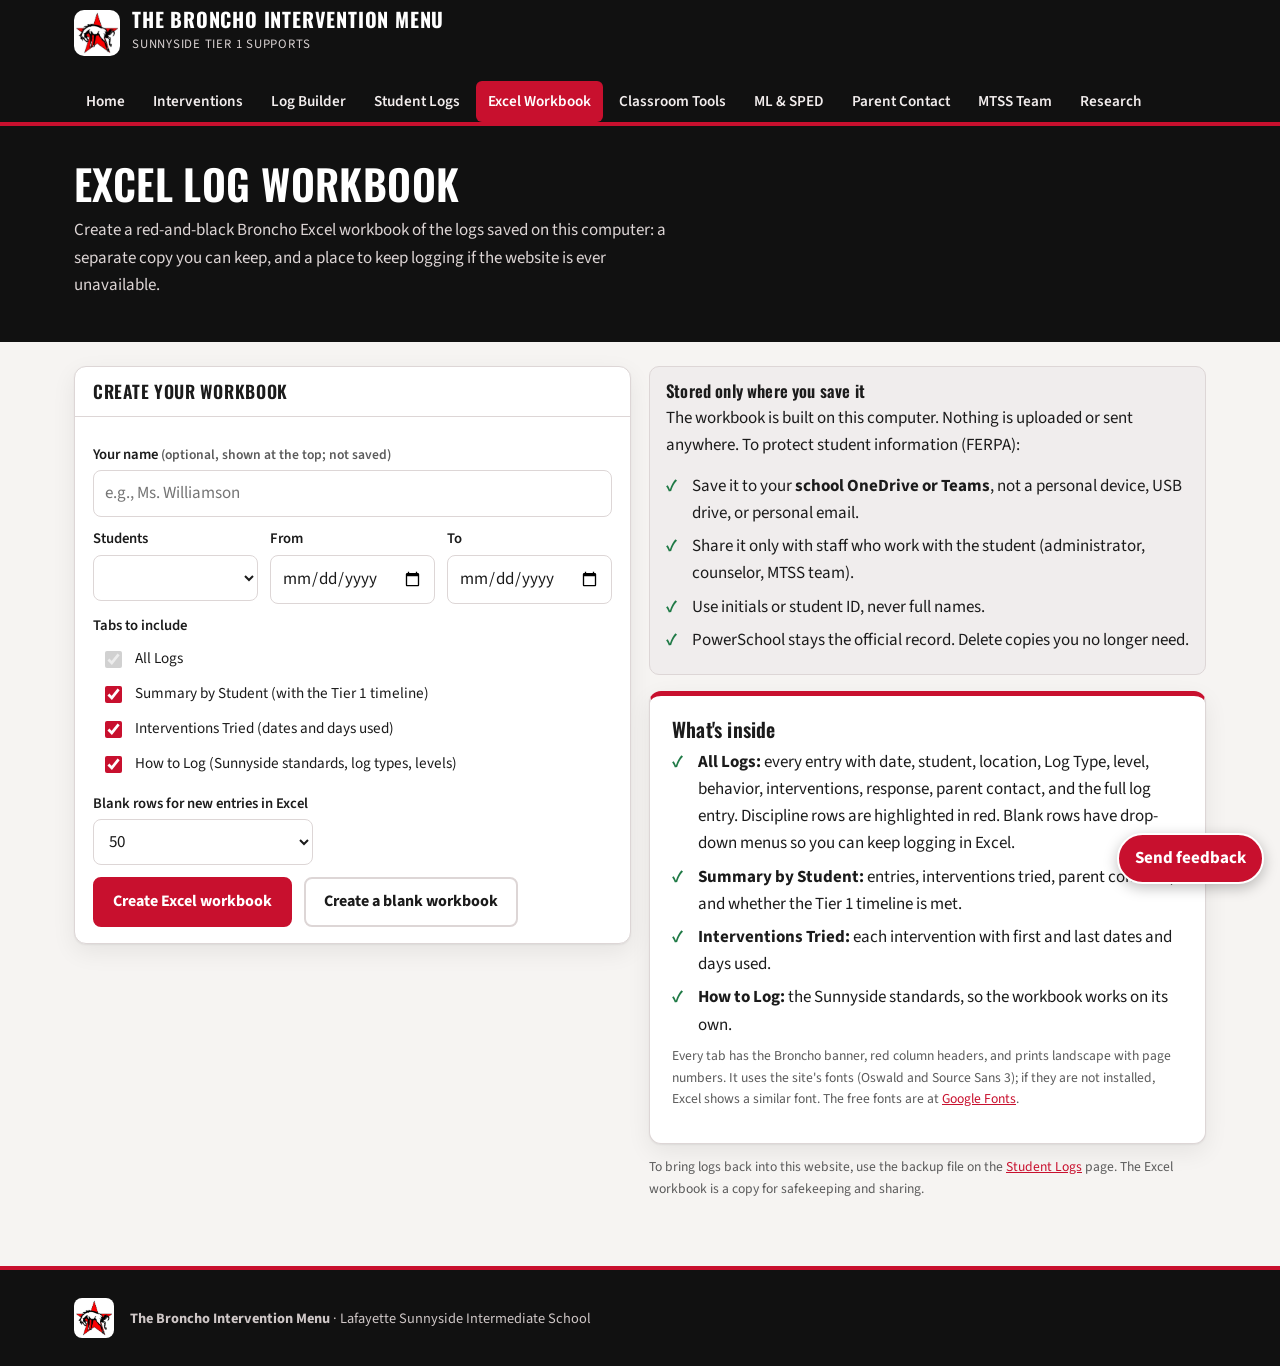
==== excel.html @ 523642b9 "Bump asset versions Co-Authored-By: Claude Opus 5.5 <noreply@anthropic.com> Claude-Session: https://" ====
<!doctype html>
<html lang="en">
<head>
<meta charset="utf-8">
<meta name="viewport" content="width=device-width, initial-scale=1">
<title>Excel Log Workbook</title>
<meta name="description" content="Create a Broncho-themed Excel workbook of the logs saved on this computer.">
<link rel="icon" href="img/broncho-logo.png">
<link rel="preconnect" href="https://fonts.googleapis.com">
<link rel="preconnect" href="https://fonts.gstatic.com" crossorigin>
<link rel="stylesheet" href="https://fonts.googleapis.com/css2?family=Oswald:wght@500;600&family=Source+Sans+3:wght@400;600;700&display=swap">
<link rel="stylesheet" href="css/style.css?v=9982a54">
</head>
<body>
<a class="skip" href="#main">Skip to content</a>
<header class="top"><div class="wrap">
  <a class="brand" href="index.html"><img src="img/broncho-logo.png" alt=""><span><b>The Broncho Intervention Menu</b><small>Sunnyside Tier 1 Supports</small></span></a>
  <nav class="nav" aria-label="Main">
    <a href="index.html">Home</a>
    <a href="menu.html">Interventions</a>
    <a href="log.html">Log Builder</a>
    <a href="logs.html">Student Logs</a>
    <a href="excel.html" aria-current="page">Excel Workbook</a>
    <a href="tools.html">Classroom Tools</a>
    <a href="supports.html">ML &amp; SPED</a>
    <a href="parent.html">Parent Contact</a>
    <a href="mtss.html">MTSS Team</a>
    <a href="research.html">Research</a>
  </nav>
</div></header>

<div class="page-head"><div class="wrap">
  <h1>Excel Log Workbook</h1>
  <p>Create a red-and-black Broncho Excel workbook of the logs saved on this computer: a separate copy you can keep, and a place to keep logging if the website is ever unavailable.</p>
</div></div>

<main id="main" class="wrap" style="padding-block:24px 56px">
  <div class="grid g2" style="align-items:start">
    <section class="panel xl-form"><header><h2>Create your workbook</h2></header><div class="body">
      <label class="f" for="xl-teacher">Your name <span class="hint">(optional, shown at the top; not saved)</span></label>
      <input type="text" id="xl-teacher" placeholder="e.g., Ms. Williamson">
      <div class="row3">
        <div><label class="f" for="xl-student">Students</label><select id="xl-student"></select></div>
        <div><label class="f" for="xl-from">From</label><input type="date" id="xl-from"></div>
        <div><label class="f" for="xl-to">To</label><input type="date" id="xl-to"></div>
      </div>
      <label class="f">Tabs to include</label>
      <label class="opt"><input type="checkbox" checked disabled><span>All Logs</span></label>
      <label class="opt"><input type="checkbox" id="xl-sum" checked><span>Summary by Student (with the Tier 1 timeline)</span></label>
      <label class="opt"><input type="checkbox" id="xl-ints" checked><span>Interventions Tried (dates and days used)</span></label>
      <label class="opt"><input type="checkbox" id="xl-guide" checked><span>How to Log (Sunnyside standards, log types, levels)</span></label>
      <label class="f" for="xl-blank">Blank rows for new entries in Excel</label>
      <select id="xl-blank" style="max-width:220px"><option value="0">None</option><option value="25">25</option><option value="50" selected>50</option><option value="100">100</option><option value="200">200</option></select>
      <p class="hint" id="xl-count" style="margin-top:12px"></p>
      <div class="cta" style="margin-top:6px"><button class="btn" type="button" id="xl-make">Create Excel workbook</button><button class="btn ghost" type="button" id="xl-blankbook">Create a blank workbook</button></div>
    </div></section>

    <div>
      <div class="alert tipbox"><h3>Stored only where you save it</h3><p>The workbook is built on this computer. Nothing is uploaded or sent anywhere. To protect student information (FERPA):</p>
        <ul class="check" style="margin:6px 0 0">
          <li>Save it to your <b>school OneDrive or Teams</b>, not a personal device, USB drive, or personal email.</li>
          <li>Share it only with staff who work with the student (administrator, counselor, MTSS team).</li>
          <li>Use initials or student ID, never full names.</li>
          <li>PowerSchool stays the official record. Delete copies you no longer need.</li>
        </ul></div>
      <div class="card red-top" style="margin-top:16px"><h3>What's inside</h3>
        <ul class="check">
          <li><b>All Logs:</b> every entry with date, student, location, Log Type, level, behavior, interventions, response, parent contact, and the full log entry. Discipline rows are highlighted in red. Blank rows have drop-down menus so you can keep logging in Excel.</li>
          <li><b>Summary by Student:</b> entries, interventions tried, parent contacts, and whether the Tier 1 timeline is met.</li>
          <li><b>Interventions Tried:</b> each intervention with first and last dates and days used.</li>
          <li><b>How to Log:</b> the Sunnyside standards, so the workbook works on its own.</li>
        </ul>
        <p class="hint">Every tab has the Broncho banner, red column headers, and prints landscape with page numbers. It uses the site's fonts (Oswald and Source Sans 3); if they are not installed, Excel shows a similar font. The free fonts are at <a href="https://fonts.google.com/specimen/Oswald" target="_blank" rel="noopener">Google Fonts</a>.</p></div>
      <p class="hint" style="margin-top:12px">To bring logs back into this website, use the backup file on the <a href="logs.html">Student Logs</a> page. The Excel workbook is a copy for safekeeping and sharing.</p>
    </div>
  </div>
</main>

<footer class="foot"><div class="wrap">
  <img src="img/broncho-logo.png" alt="">
  <div><b>The Broncho Intervention Menu</b> &middot; Lafayette Sunnyside Intermediate School</div>
</div></footer>

<script src="js/data.js?v=9982a54"></script>
<script src="js/app.js?v=9982a54"></script>
<script src="js/vendor/exceljs-4.4.0.min.js"></script>
<script src="js/excel.js?v=9982a54"></script>
<script src="js/feedback.js?v=9982a54"></script>
</body>
</html>
---- css/style.css ----
:root {
  --red: #c8102e;
  --red-dark: #9b0c23;
  --red-soft: #fbe9ec;
  --black: #111111;
  --ink: #1b1b1b;
  --muted: #5b5b5b;
  --bg: #f6f4f2;
  --surface: #ffffff;
  --surface2: #f0eded;
  --line: #ddd6d6;
  --ok: #1f7a46;
  --ok-soft: #e6f4ec;
  --warn: #9a5b00;
  --warn-soft: #fff4dc;
  --on-dark: #ffffff;
  --shadow: 0 1px 2px rgba(0,0,0,.06), 0 8px 24px rgba(0,0,0,.07);
  --display: "Oswald", "Arial Narrow", system-ui, sans-serif;
  --body: "Source Sans 3", system-ui, -apple-system, "Segoe UI", Roboto, sans-serif;
  --c-prevent: #c8102e; --c-teach: #111111; --c-reinforce: #1f7a46; --c-respond: #6b4ea3;
}
@media (prefers-color-scheme: dark) {
  :root:not([data-theme="light"]) {
    color-scheme: dark;
    --red: #ff4d63; --red-dark: #e23a52; --red-soft: #3a1219;
    --ink: #f1eeee; --muted: #b4acac; --bg: #121010; --surface: #1c1a1a; --surface2: #262222; --line: #3a3434;
    --ok: #4cc485; --ok-soft: #13301f; --warn: #f0b44c; --warn-soft: #33270f;
    --shadow: 0 1px 2px rgba(0,0,0,.4), 0 8px 24px rgba(0,0,0,.35);
    --c-prevent: #ff4d63; --c-teach: #e9e4e4; --c-reinforce: #4cc485; --c-respond: #b39ae8;
  }
}
:root[data-theme="dark"] {
  color-scheme: dark;
  --red: #ff4d63; --red-dark: #e23a52; --red-soft: #3a1219;
  --ink: #f1eeee; --muted: #b4acac; --bg: #121010; --surface: #1c1a1a; --surface2: #262222; --line: #3a3434;
  --ok: #4cc485; --ok-soft: #13301f; --warn: #f0b44c; --warn-soft: #33270f;
  --shadow: 0 1px 2px rgba(0,0,0,.4), 0 8px 24px rgba(0,0,0,.35);
  --c-prevent: #ff4d63; --c-teach: #e9e4e4; --c-reinforce: #4cc485; --c-respond: #b39ae8;
}

* { box-sizing: border-box; }
html, body { margin: 0; }
body { background: var(--bg); color: var(--ink); font-family: var(--body); font-size: 17px; line-height: 1.6; }
h1, h2, h3, h4 { font-family: var(--display); font-weight: 600; line-height: 1.15; letter-spacing: .01em; margin: 0; text-wrap: balance; }
p { margin: 0 0 .8em; }
a { color: var(--red); }
button, input, select, textarea { font: inherit; color: inherit; }
:focus-visible { outline: 3px solid var(--red); outline-offset: 2px; }
[hidden] { display: none !important; }
.wrap { max-width: 1180px; margin: 0 auto; padding-inline: 24px; }
@media (max-width: 520px) { .wrap { padding-inline: 16px; } }
.skip { position: absolute; left: -999px; top: 0; background: var(--red); color: #fff; padding: 8px 12px; z-index: 99; }
.skip:focus { left: 8px; }

/* ---------- header ---------- */
.top { background: var(--black); color: var(--on-dark); border-bottom: 4px solid var(--red); position: sticky; top: 0; z-index: 30; }
.top .wrap { display: flex; align-items: center; gap: 16px; min-height: 68px; flex-wrap: wrap; }
.brand { display: flex; align-items: center; gap: 12px; text-decoration: none; color: inherit; margin-right: auto; padding-block: 8px; }
.brand img { width: 46px; height: 46px; border-radius: 10px; background: #fff; padding: 2px; }
.brand b { font-family: var(--display); font-size: 1.25rem; letter-spacing: .04em; text-transform: uppercase; display: block; line-height: 1.1; }
.brand small { color: #d9d2d2; font-size: .8rem; letter-spacing: .06em; text-transform: uppercase; }
.nav { display: flex; gap: 4px; flex-wrap: wrap; }
.nav a { color: #f2eded; text-decoration: none; font-weight: 600; padding: 8px 12px; border-radius: 6px; font-size: .95rem; }
.nav a:hover { background: #2a2a2a; }
.nav a[aria-current="page"] { background: var(--red); color: #fff; }
@media (max-width: 760px) { .nav { width: 100%; padding-bottom: 8px; } .nav a { padding: 6px 10px; font-size: .9rem; } }

/* ---------- hero ---------- */
.hero { background: radial-gradient(1200px 400px at 85% -10%, rgba(200,16,46,.55), transparent 60%), var(--black); color: var(--on-dark); padding: 56px 0 64px; position: relative; overflow: hidden; }
.hero .wrap { display: grid; grid-template-columns: 1.4fr 1fr; gap: 40px; align-items: center; }
.hero h1 { font-size: clamp(2.2rem, 5vw, 3.6rem); text-transform: uppercase; letter-spacing: .02em; }
.hero h1 span { color: #ff5a6e; }
.hero .kicker { font-family: var(--display); text-transform: uppercase; letter-spacing: .18em; color: #ff8a98; font-size: .9rem; margin-bottom: 12px; }
.hero p.lead { font-size: 1.2rem; color: #e9e3e3; max-width: 62ch; margin-top: 16px; }
.hero .logo-big { justify-self: center; width: min(320px, 70vw); aspect-ratio: 1; border-radius: 28px; background: #fff; padding: 14px; box-shadow: 0 0 0 6px var(--red), 0 20px 60px rgba(0,0,0,.5); }
.hero .logo-big img { width: 100%; height: 100%; object-fit: contain; }
.values { display: flex; gap: 8px; flex-wrap: wrap; margin-top: 22px; }
.values span { border: 1px solid #ff5a6e; color: #fff; border-radius: 999px; padding: 4px 14px; font-family: var(--display); letter-spacing: .08em; text-transform: uppercase; font-size: .85rem; }
.values span b { color: #ff5a6e; }
.cta { display: flex; gap: 12px; flex-wrap: wrap; margin-top: 28px; }
@media (max-width: 860px) { .hero .wrap { grid-template-columns: 1fr; } .hero .logo-big { order: -1; width: 180px; padding: 10px; } }

/* ---------- buttons ---------- */
.btn { display: inline-flex; align-items: center; gap: 8px; border: 2px solid var(--red); background: var(--red); color: #fff; padding: 10px 18px; border-radius: 8px; font-weight: 700; text-decoration: none; cursor: pointer; font-size: 1rem; }
.btn:hover { background: var(--red-dark); border-color: var(--red-dark); }
.btn.ghost { background: transparent; color: var(--ink); border-color: var(--line); }
.btn.ghost:hover { border-color: var(--red); color: var(--red); background: transparent; }
.hero .btn.ghost { color: #fff; border-color: #fff; }
.hero .btn.ghost:hover { background: #fff; color: var(--black); }
.btn.sm { padding: 6px 12px; font-size: .9rem; }
.btn.dark { background: var(--black); border-color: var(--black); }
:root[data-theme="dark"] .btn.dark { background: #333; border-color: #333; }

/* ---------- sections ---------- */
section.band { padding: 56px 0; }
section.band.alt { background: var(--surface); border-block: 1px solid var(--line); }
section.band.dark { background: var(--black); color: var(--on-dark); }
.eyebrow { font-family: var(--display); text-transform: uppercase; letter-spacing: .16em; color: var(--red); font-size: .85rem; margin-bottom: 8px; }
.band.dark .eyebrow { color: #ff8a98; }
h2.title { font-size: clamp(1.7rem, 3.4vw, 2.4rem); text-transform: uppercase; margin-bottom: 12px; }
.intro { color: var(--muted); max-width: 72ch; font-size: 1.08rem; margin-bottom: 28px; }
.band.dark .intro { color: #d6cfcf; }
.grid { display: grid; gap: 18px; }
.g2 { grid-template-columns: repeat(2, minmax(0, 1fr)); }
.g3 { grid-template-columns: repeat(3, minmax(0, 1fr)); }
.g4 { grid-template-columns: repeat(4, minmax(0, 1fr)); }
@media (max-width: 960px) { .g4 { grid-template-columns: repeat(2, minmax(0, 1fr)); } .g3 { grid-template-columns: 1fr 1fr; } }
@media (max-width: 640px) { .g2, .g3, .g4 { grid-template-columns: 1fr; } }
.card { background: var(--surface); border: 1px solid var(--line); border-radius: 12px; padding: 22px; box-shadow: var(--shadow); }
.card h3 { font-size: 1.25rem; margin-bottom: 8px; }
.card.red-top { border-top: 5px solid var(--red); }
.band.dark .card { background: #1d1d1d; border-color: #333; color: #eee; }
.cite { font-size: .85rem; color: var(--muted); font-style: italic; }
.band.dark .cite { color: #bdb4b4; }
.stat { font-family: var(--display); font-size: 2.6rem; color: var(--red); line-height: 1; }

/* problem cards */
.problem { display: grid; grid-template-columns: 52px 1fr; gap: 14px; }
.problem .num { width: 52px; height: 52px; border-radius: 50%; background: var(--red); color: #fff; display: grid; place-items: center; font-family: var(--display); font-size: 1.5rem; }
.problem h3 { margin-bottom: 4px; }
.problem .fix { margin-top: 10px; border-left: 3px solid var(--red); padding-left: 12px; font-size: .97rem; }

/* tier pyramid */
.tiers { display: grid; grid-template-columns: 1fr 1.2fr; gap: 32px; align-items: center; }
@media (max-width: 820px) { .tiers { grid-template-columns: 1fr; } }
.pyramid { display: grid; gap: 6px; justify-items: center; }
.pyramid div { color: #fff; text-align: center; padding: 14px 10px; font-family: var(--display); text-transform: uppercase; letter-spacing: .06em; clip-path: polygon(8% 0, 92% 0, 100% 100%, 0 100%); }
.pyramid .t3 { width: 40%; background: #111; clip-path: polygon(50% 0, 50% 0, 100% 100%, 0 100%); padding-top: 34px; }
.pyramid .t2 { width: 68%; background: #5e5e5e; }
.pyramid .t1 { width: 100%; background: var(--red); padding: 22px 10px; }
:root[data-theme="dark"] .pyramid .t3 { background: #444; }
.pyramid small { display: block; font-family: var(--body); text-transform: none; letter-spacing: 0; font-size: .85rem; opacity: .9; }

/* intervention vs consequence */
.vs { display: grid; grid-template-columns: 1fr auto 1fr; gap: 18px; align-items: stretch; }
.vs .mid { display: grid; place-items: center; font-family: var(--display); font-size: 1.6rem; color: var(--red); }
@media (max-width: 760px) { .vs { grid-template-columns: 1fr; } .vs .mid { padding: 0; } }
.vs .card.int { border: 2px solid var(--ok); }
.vs .card.con { border: 2px solid var(--red); }
.vs h3 { display: flex; align-items: center; gap: 8px; }
.pill { display: inline-block; font-size: .75rem; font-weight: 700; text-transform: uppercase; letter-spacing: .06em; padding: 2px 9px; border-radius: 999px; }
.pill.ok { background: var(--ok-soft); color: var(--ok); }
.pill.no { background: var(--red-soft); color: var(--red); }
.pill.m { background: var(--black); color: #fff; }
:root[data-theme="dark"] .pill.m { background: #eee; color: #111; }
@media (prefers-color-scheme: dark) { :root:not([data-theme="light"]) .pill.m { background: #eee; color: #111; } }
ul.check { list-style: none; padding: 0; margin: 0; }
ul.check li { padding-left: 26px; position: relative; margin-bottom: 6px; }
ul.check li::before { content: "\2713"; position: absolute; left: 0; color: var(--ok); font-weight: 700; }
ul.x li::before { content: "\2715"; color: var(--red); }

/* matrix table */
.matrix { width: 100%; border-collapse: separate; border-spacing: 0; background: var(--surface); border-radius: 12px; overflow: hidden; box-shadow: var(--shadow); font-size: .95rem; }
.matrix th, .matrix td { padding: 12px 14px; vertical-align: top; border-bottom: 1px solid var(--line); text-align: left; }
.matrix thead th { background: var(--black); color: #fff; font-family: var(--display); text-transform: uppercase; letter-spacing: .05em; }
.matrix thead th small { display: block; font-family: var(--body); text-transform: none; letter-spacing: 0; color: #ffb3bd; font-weight: 400; }
.matrix th.l3, .matrix th.l4 { background: var(--red); }
.matrix th.l3 small, .matrix th.l4 small { color: #fff; }
.matrix td ul { margin: 0; padding-left: 18px; }
.matrix tr.rowlab td:first-child, .matrix td.lab { font-weight: 700; background: var(--surface2); white-space: nowrap; }
.matrix .logtype { font-weight: 700; }
.table-scroll { overflow-x: auto; -webkit-overflow-scrolling: touch; border-radius: 12px; }
.table-scroll .matrix { min-width: 860px; }

/* steps / flow */
.flow { counter-reset: s; display: grid; gap: 12px; }
.flow li { list-style: none; counter-increment: s; position: relative; padding: 14px 16px 14px 64px; background: var(--surface); border: 1px solid var(--line); border-radius: 10px; }
.flow li::before { content: counter(s); position: absolute; left: 16px; top: 12px; width: 34px; height: 34px; border-radius: 50%; background: var(--black); color: #fff; display: grid; place-items: center; font-family: var(--display); }
:root[data-theme="dark"] .flow li::before { background: var(--red); }
.flow li b { display: block; }

/* ---------- menu page ---------- */
.page-head { background: var(--black); color: #fff; padding: 34px 0 30px; }
.page-head h1 { font-size: clamp(1.8rem, 4vw, 2.6rem); text-transform: uppercase; }
.page-head p { color: #ddd5d5; max-width: 75ch; margin-top: 10px; }
.layout { display: grid; grid-template-columns: 380px 1fr; gap: 24px; align-items: start; padding-block: 28px 64px; }
@media (max-width: 980px) { .layout { grid-template-columns: 1fr; } }
.panel { background: var(--surface); border: 1px solid var(--line); border-radius: 12px; box-shadow: var(--shadow); }
.panel > header { padding: 14px 18px; border-bottom: 1px solid var(--line); display: flex; align-items: center; justify-content: space-between; gap: 10px; }
.panel > header h2 { font-size: 1.1rem; text-transform: uppercase; letter-spacing: .04em; }
.panel .body { padding: 16px 18px; }
.sticky { position: sticky; top: 88px; max-height: calc(100vh - 100px); overflow: auto; }
@media (max-width: 980px) { .sticky { position: static; max-height: none; } }
.step-lab { font-family: var(--display); text-transform: uppercase; letter-spacing: .1em; font-size: .8rem; color: var(--red); margin: 14px 0 6px; }
.step-lab:first-child { margin-top: 0; }
.lvl-head { display: flex; align-items: center; gap: 8px; font-weight: 700; margin: 12px 0 6px; font-size: .95rem; }
.lvl-badge { font-family: var(--display); font-size: .75rem; padding: 2px 8px; border-radius: 4px; color: #fff; background: var(--black); letter-spacing: .06em; text-transform: uppercase; }
:root[data-theme="dark"] .lvl-badge { background: #444; }
.lvl-badge.l2 { background: #6b6b6b; }
.lvl-badge.l3, .lvl-badge.l4 { background: var(--red); }
details.beh { border: 1px solid var(--line); border-radius: 8px; margin-bottom: 6px; background: var(--surface); }
details.beh[open] { border-color: var(--red); }
details.beh summary { cursor: pointer; padding: 9px 12px; font-weight: 600; display: flex; justify-content: space-between; gap: 8px; list-style: none; }
details.beh summary::-webkit-details-marker { display: none; }
details.beh summary::after { content: "+"; font-weight: 700; color: var(--red); }
details.beh[open] summary::after { content: "\2212"; }
details.beh .count { margin-left: auto; background: var(--red); color: #fff; border-radius: 999px; font-size: .75rem; padding: 0 8px; }
details.beh .vs-list { padding: 0 12px 10px; display: grid; gap: 4px; }
label.opt { display: flex; gap: 10px; align-items: flex-start; padding: 6px 8px; border-radius: 6px; cursor: pointer; font-size: .95rem; line-height: 1.35; }
label.opt:hover { background: var(--surface2); }
label.opt input { margin-top: 3px; accent-color: var(--red); width: 17px; height: 17px; flex: none; }
.note { font-size: .88rem; background: var(--warn-soft); color: var(--warn); border-radius: 6px; padding: 6px 10px; margin: 4px 12px 10px; }
.chips { display: flex; flex-wrap: wrap; gap: 6px; }
.chip { border: 1px solid var(--line); background: var(--surface); border-radius: 999px; padding: 5px 12px; cursor: pointer; font-size: .9rem; }
.chip[aria-pressed="true"] { background: var(--black); color: #fff; border-color: var(--black); }
:root[data-theme="dark"] .chip[aria-pressed="true"] { background: var(--red); border-color: var(--red); }
select, input[type="text"], input[type="date"], input[type="number"], textarea { width: 100%; padding: 9px 11px; border: 1px solid var(--line); border-radius: 8px; background: var(--surface); }
textarea { min-height: 80px; resize: vertical; }
label.f { display: block; font-weight: 600; font-size: .92rem; margin: 10px 0 4px; }
.hint { font-size: .85rem; color: var(--muted); }

.alert { border-radius: 10px; padding: 14px 16px; margin-bottom: 16px; border: 1px solid; }
.alert h3 { font-size: 1.05rem; margin-bottom: 4px; }
.alert.red { background: var(--red-soft); border-color: var(--red); }
.alert.red h3 { color: var(--red); }
.alert.ok { background: var(--ok-soft); border-color: var(--ok); }
.alert.ok h3 { color: var(--ok); }
.alert.warn { background: var(--warn-soft); border-color: var(--warn); }
.alert.warn h3 { color: var(--warn); }
.alert.black { background: var(--black); color: #fff; border-color: var(--black); }
.alert p:last-child, .alert ul:last-child { margin-bottom: 0; }

.empty { text-align: center; padding: 48px 20px; color: var(--muted); }
.empty img { width: 110px; opacity: .9; margin-bottom: 12px; }

.res-head { display: flex; align-items: center; justify-content: space-between; gap: 12px; flex-wrap: wrap; margin-bottom: 14px; }
.res-head h2 { font-size: 1.4rem; text-transform: uppercase; }
.filters { display: flex; gap: 6px; flex-wrap: wrap; }

.int { background: var(--surface); border: 1px solid var(--line); border-left: 6px solid var(--c-prevent); border-radius: 10px; padding: 16px 18px; margin-bottom: 14px; box-shadow: var(--shadow); }
.int.teach { border-left-color: var(--c-teach); }
.int.reinforce { border-left-color: var(--c-reinforce); }
.int.respond { border-left-color: var(--c-respond); }
.int-top { display: flex; gap: 10px; align-items: flex-start; justify-content: space-between; flex-wrap: wrap; }
.int h3 { font-size: 1.2rem; }
.tags { display: flex; gap: 6px; flex-wrap: wrap; margin: 6px 0 8px; }
.tag { font-size: .75rem; font-weight: 700; padding: 2px 9px; border-radius: 999px; background: var(--surface2); color: var(--muted); text-transform: uppercase; letter-spacing: .04em; }
.tag.type { color: #fff; background: var(--c-prevent); }
.tag.type.teach { background: var(--c-teach); }
:root[data-theme="dark"] .tag.type.teach { color: #111; }
.tag.type.reinforce { background: var(--c-reinforce); }
.tag.type.respond { background: var(--c-respond); }
.tag.fit { background: var(--ok-soft); color: var(--ok); }
.int ol { margin: 6px 0 10px; padding-left: 22px; }
.int ol li { margin-bottom: 3px; }
.int .why { font-size: .93rem; background: var(--surface2); border-radius: 8px; padding: 10px 12px; }
.int .why b { color: var(--red); }
.int details summary { cursor: pointer; font-weight: 600; color: var(--red); margin-top: 8px; }
.add { white-space: nowrap; }
.add[aria-pressed="true"] { background: var(--ok); border-color: var(--ok); }

.legend { display: grid; grid-template-columns: repeat(4, minmax(0, 1fr)); gap: 10px; margin-bottom: 18px; }
@media (max-width: 720px) { .legend { grid-template-columns: 1fr 1fr; } }
.legend div { background: var(--surface); border: 1px solid var(--line); border-top: 4px solid var(--c-prevent); border-radius: 8px; padding: 10px 12px; font-size: .88rem; }
.legend div b { display: block; font-family: var(--display); text-transform: uppercase; letter-spacing: .05em; font-size: .95rem; }
.legend .teach { border-top-color: var(--c-teach); }
.legend .reinforce { border-top-color: var(--c-reinforce); }
.legend .respond { border-top-color: var(--c-respond); }

.plan-bar { position: sticky; bottom: 0; z-index: 25; background: var(--black); color: #fff; border-top: 4px solid var(--red); }
.plan-bar .wrap { display: flex; align-items: center; gap: 14px; min-height: 62px; flex-wrap: wrap; padding-block: 8px; }
.plan-bar .wrap > span { flex: 1 1 240px; min-width: 0; white-space: nowrap; overflow: hidden; text-overflow: ellipsis; }
.plan-bar .btn { white-space: nowrap; }
.plan-bar b { color: #ff8a98; }

/* ---------- log page ---------- */
.log-grid { display: grid; grid-template-columns: 1.05fr 1fr; gap: 24px; align-items: start; padding-block: 28px 40px; }
@media (max-width: 980px) { .log-grid { grid-template-columns: 1fr; } }
.row2 { display: grid; grid-template-columns: 1fr 1fr; gap: 12px; }
.row3 { display: grid; grid-template-columns: 1fr 1fr 1fr; gap: 12px; }
@media (max-width: 560px) { .row2, .row3 { grid-template-columns: 1fr; } }
fieldset { border: 1px solid var(--line); border-radius: 10px; padding: 12px 14px 14px; margin: 0 0 14px; }
legend { font-family: var(--display); text-transform: uppercase; letter-spacing: .08em; font-size: .9rem; color: var(--red); padding: 0 6px; }
.typebox { border-radius: 12px; padding: 18px; color: #fff; background: var(--black); margin-bottom: 14px; }
.typebox.disc { background: var(--red); }
.typebox .t { font-family: var(--display); font-size: 2rem; letter-spacing: .06em; line-height: 1; }
.typebox .s { opacity: .92; margin-top: 6px; font-size: .95rem; }
.typebox .lv { font-family: var(--display); text-transform: uppercase; letter-spacing: .12em; font-size: .8rem; opacity: .85; margin-bottom: 6px; }
.output { font-family: ui-monospace, Menlo, Consolas, monospace; font-size: .9rem; white-space: pre-wrap; background: var(--surface2); border: 1px solid var(--line); border-radius: 10px; padding: 14px; min-height: 160px; }
.flags { margin: 10px 0 0; padding: 0; list-style: none; }
.flags li { font-size: .9rem; padding: 6px 10px; background: var(--warn-soft); color: var(--warn); border-radius: 6px; margin-bottom: 6px; }
.checklist { list-style: none; margin: 0; padding: 0; }
.checklist li { display: flex; gap: 10px; padding: 7px 0; border-bottom: 1px dashed var(--line); font-size: .95rem; }
.checklist li:last-child { border-bottom: 0; }
.checklist .ic { width: 22px; height: 22px; border-radius: 50%; display: grid; place-items: center; flex: none; font-size: .8rem; font-weight: 700; color: #fff; background: var(--line); }
.checklist .ic.yes { background: var(--ok); }
.checklist .ic.no { background: var(--red); }
table.hist { width: 100%; border-collapse: collapse; font-size: .9rem; }
table.hist th, table.hist td { text-align: left; padding: 8px; border-bottom: 1px solid var(--line); vertical-align: top; }
table.hist th { font-family: var(--display); text-transform: uppercase; letter-spacing: .05em; font-size: .8rem; color: var(--muted); }
.meter { height: 10px; background: var(--surface2); border-radius: 999px; overflow: hidden; border: 1px solid var(--line); }
.meter span { display: block; height: 100%; background: var(--red); }

/* research page */
.refs { counter-reset: r; padding: 0; }
.refs li { list-style: none; padding: 10px 0 10px 18px; border-bottom: 1px solid var(--line); text-indent: -18px; }
.refs li a { margin-left: 6px; font-size: .85rem; }

footer.foot { background: var(--black); color: #cfc7c7; padding: 28px 0; font-size: .9rem; border-top: 4px solid var(--red); }
footer.foot .wrap { display: flex; gap: 16px; align-items: center; flex-wrap: wrap; }
footer.foot img { width: 40px; height: 40px; border-radius: 8px; background: #fff; padding: 2px; }
footer.foot a { color: #ff8a98; }

.toast { position: fixed; left: 50%; bottom: 84px; transform: translateX(-50%); background: var(--black); color: #fff; border: 2px solid var(--red); padding: 10px 18px; border-radius: 8px; z-index: 60; box-shadow: var(--shadow); }

@media print {
  .top, .plan-bar, .no-print, footer.foot, .filters, .add { display: none !important; }
  body { background: #fff; color: #000; font-size: 12pt; }
  .layout, .log-grid { display: block; }
  .int, .card, .panel { box-shadow: none; break-inside: avoid; }
  .page-head { background: #fff; color: #000; border-bottom: 3px solid #c8102e; padding: 0 0 10px; }
  .page-head p { color: #333; }
}
@media (max-width: 760px) { .top { position: static; } }

/* ---------- tools page ---------- */
.tabs { display: flex; gap: 6px; flex-wrap: wrap; border-bottom: 3px solid var(--black); margin-bottom: 24px; }
:root[data-theme="dark"] .tabs { border-color: var(--red); }
.tabs button { border: 0; background: var(--surface2); padding: 10px 16px; border-radius: 8px 8px 0 0; font-weight: 700; cursor: pointer; }
.tabs button[aria-selected="true"] { background: var(--black); color: #fff; }
:root[data-theme="dark"] .tabs button[aria-selected="true"] { background: var(--red); }
.tool-intro .intro { margin-bottom: 18px; }
.abc-cols .panel .body { max-height: 460px; overflow: auto; }
.rank-opt { display: flex; gap: 10px; align-items: flex-start; width: 100%; text-align: left; border: 1px solid transparent; background: none; padding: 6px 8px; border-radius: 6px; cursor: pointer; font-size: .95rem; line-height: 1.35; }
.rank-opt:hover { background: var(--surface2); }
.rank-opt[aria-pressed="true"] { border-color: var(--red); background: var(--red-soft); }
.rank-opt .rank { flex: none; width: 22px; height: 22px; border-radius: 50%; border: 2px solid var(--line); display: grid; place-items: center; font-weight: 700; font-size: .8rem; }
.rank-opt[aria-pressed="true"] .rank { background: var(--red); border-color: var(--red); color: #fff; }
.fn-row { display: grid; grid-template-columns: 190px 1fr; gap: 10px; align-items: center; margin: 8px 0; font-size: .92rem; }
@media (max-width: 520px) { .fn-row { grid-template-columns: 1fr; gap: 2px; } }
.sc-item { display: grid; grid-template-columns: 1fr auto; gap: 12px; padding: 12px 0; border-bottom: 1px dashed var(--line); }
.sc-item:last-child { border-bottom: 0; }
.sc-item p { margin: 2px 0; font-size: .93rem; color: var(--muted); }
@media (max-width: 640px) { .sc-item { grid-template-columns: 1fr; } }
.sheet-preview { border: 1px solid var(--line); border-radius: 8px; padding: 14px; background: #fff; color: #111; max-height: 620px; overflow: auto; font-size: .85rem; }
.sheet { color: #111; background: #fff; }
.sheet-head { display: flex; gap: 12px; align-items: center; border-bottom: 3px solid #c8102e; padding-bottom: 8px; margin-bottom: 10px; }
.sheet-head img { width: 48px; height: 48px; }
.sheet-head b { display: block; font-family: var(--display); text-transform: uppercase; letter-spacing: .04em; }
.sheet-head span { font-family: var(--display); font-size: 1.3em; text-transform: uppercase; color: #c8102e; }
.sheet-meta { width: 100%; margin-bottom: 8px; }
.sheet-meta td { padding: 3px 0; }
.sheet-dir { font-size: .92em; }
.sheet-grid { width: 100%; border-collapse: collapse; margin: 8px 0 12px; }
.sheet-grid th, .sheet-grid td { border: 1px solid #555; padding: 6px; text-align: left; vertical-align: top; }
.sheet-grid th { background: #111; color: #fff; font-family: var(--display); font-weight: 500; text-align: center; }
.sheet-grid th:first-child { text-align: left; }
.sheet-grid td + td { width: 11%; }
.sheet-grid .scale { font-size: .8em; color: #555; margin-top: 4px; }
.sheet-grid.ck td + td { text-align: center; width: 9%; }
.sheet-grid .box { display: inline-block; width: 18px; height: 18px; border: 2px solid #111; border-radius: 3px; }
.sheet-goal { font-size: 1.4em; margin: 6px 0 4px; text-transform: none; }
.sheet-comments div { display: flex; gap: 8px; align-items: flex-end; margin-top: 6px; }
.sheet-comments span { width: 90px; white-space: nowrap; flex: none; font-weight: 700; }
.sheet-comments i { flex: 1; border-bottom: 1px solid #555; height: 1.2em; }
.sheet-sign { margin-top: 14px; }
.sheet-cite { font-size: .75em; color: #666; margin-top: 10px; }
.print-only { display: none; }
@media print {
  body.printing .page-head, body.printing .tabs, body.printing .tool-intro, body.printing .no-print, body.printing .tool > .grid { display: none !important; }
  body.printing .print-only { display: block; }
  body.printing main { padding: 0 !important; }
  .sheet-grid th { background: #111 !important; color: #fff !important; -webkit-print-color-adjust: exact; print-color-adjust: exact; }
  .tabs { display: none; }
}

/* research groups (home) */
.rgroup { margin-top: 30px; }
.rhead { display: flex; align-items: center; gap: 12px; font-size: 1.3rem; text-transform: uppercase; letter-spacing: .03em; margin-bottom: 14px; }
.rhead span { width: 36px; height: 36px; border-radius: 50%; background: var(--red); color: #fff; display: grid; place-items: center; flex: none; }
.band.dark .card p b { color: #ffb3bd; }
.subhead { font-size: 1.3rem; text-transform: uppercase; margin: 32px 0 14px; }
.know { display: grid; grid-template-columns: 64px 1fr; gap: 18px; margin-top: 28px; background: var(--surface); border: 2px solid var(--red); border-radius: 14px; padding: 22px; box-shadow: var(--shadow); }
.know h3 { font-size: 1.4rem; text-transform: uppercase; margin-bottom: 8px; }
.know-icon { width: 64px; height: 64px; border-radius: 50%; background: var(--red); color: #fff; display: grid; place-items: center; font-family: var(--display); font-size: 2rem; }
@media (max-width: 600px) { .know { grid-template-columns: 1fr; } .know-icon { width: 48px; height: 48px; font-size: 1.5rem; } }
.recent { display: inline-block; margin-left: 6px; font-size: .7rem; font-weight: 700; text-transform: uppercase; letter-spacing: .05em; background: var(--red); color: #fff; padding: 1px 7px; border-radius: 999px; text-indent: 0; }

/* ---------- tools part 2 ---------- */
.blank { display: inline-block; min-width: 160px; border-bottom: 1.5px solid #333; height: 1.1em; vertical-align: bottom; }
.box { display: inline-block; width: 14px; height: 14px; border: 2px solid #111; border-radius: 3px; vertical-align: -2px; }
.sheet h3 { font-size: 1.15em; margin: 12px 0 4px; color: #111; }
.sheet ol { margin: 4px 0 8px; }
.sheet p { margin: 6px 0; }
.page-break { break-before: page; margin-top: 18px; }
.cutline { text-align: center; color: #888; font-size: .75em; border-top: 2px dashed #999; margin: 14px 0; padding-top: 2px; letter-spacing: .1em; text-transform: uppercase; }

/* desk card */
.two-up { display: grid; gap: 18px; }
.desk-card { border: 3px solid #111; border-radius: 12px; padding: 14px 18px; }
ol.desk { columns: 2; column-gap: 28px; font-size: 1.05em; font-weight: 600; }
ol.desk li { margin-bottom: 6px; break-inside: avoid; }

/* Broncho character posters */
.pose-grid { display: grid; grid-template-columns: repeat(4, minmax(0, 1fr)); gap: 16px; margin-top: 16px; }
@media (max-width: 960px) { .pose-grid { grid-template-columns: repeat(2, minmax(0, 1fr)); } }
@media (max-width: 480px) { .pose-grid { grid-template-columns: 1fr; } }
.pose-grid > div { display: grid; gap: 8px; justify-items: start; }
.pose-card { background: #fff; color: #111; border: 3px solid #111; border-top: 10px solid #c8102e; border-radius: 14px; padding: 12px 14px; width: 100%; text-align: center; }
.pose-card h3 { font-size: 1.2rem; text-transform: uppercase; margin: 2px 0 6px; color: #111; }
.pose-card ul { text-align: left; font-size: .92rem; }
.pose-heart { display: inline-block; background: #c8102e; color: #fff; font-family: var(--display); text-transform: uppercase; letter-spacing: .1em; font-size: .75rem; padding: 2px 10px; border-radius: 999px; }
.bc { width: 100%; max-width: 190px; height: auto; display: block; margin: 4px auto; overflow: visible; }
.bc-wave { transform-origin: 70px 148px; animation: bc-wave 1.4s ease-in-out infinite; }
.bc-bob { animation: bc-bob 1s ease-in-out infinite; }
.bc-steps ellipse { animation: bc-fade 1.2s ease-in-out infinite; }
.bc-steps ellipse:nth-child(2n) { animation-delay: .6s; }
.bc-spin { transform-origin: 100px 122px; animation: bc-spin 12s linear infinite; }
.bc-write { transform-origin: 130px 148px; animation: bc-write .7s ease-in-out infinite alternate; }
.bc-pulse { transform-origin: 100px 180px; animation: bc-pulse 1.2s ease-in-out infinite; }
.bc-pop { transform-origin: 41px 40px; animation: bc-pop 3s ease-in-out infinite; }
.bc-waves path { animation: bc-fade 1.4s ease-in-out infinite; }
.bc-breathe { transform-origin: 100px 110px; animation: bc-breathe 8s ease-in-out infinite; }
.bc-blink { transform-origin: 118px 60px; animation: bc-blink 4s infinite; }
@keyframes bc-wave { 0%, 100% { transform: rotate(0deg); } 50% { transform: rotate(-14deg); } }
@keyframes bc-bob { 0%, 100% { transform: translateY(0); } 50% { transform: translateY(-5px); } }
@keyframes bc-fade { 0%, 100% { opacity: .25; } 50% { opacity: 1; } }
@keyframes bc-spin { to { transform: rotate(360deg); } }
@keyframes bc-write { from { transform: rotate(-3deg); } to { transform: rotate(4deg); } }
@keyframes bc-pulse { 0%, 100% { transform: scale(1); } 50% { transform: scale(1.12); } }
@keyframes bc-pop { 0%, 100% { transform: scale(1); } 50% { transform: scale(1.06); } }
@keyframes bc-breathe { 0%, 100% { transform: scale(.8); } 50% { transform: scale(1.05); } }
@keyframes bc-blink { 0%, 94%, 100% { transform: scaleY(1); } 97% { transform: scaleY(.1); } }
@media (prefers-reduced-motion: reduce) { .bc * { animation: none !important; } }

/* HEART matrix */
.heart-matrix { width: 100%; border-collapse: collapse; background: #fff; color: #111; min-width: 820px; }
.heart-matrix th, .heart-matrix td { border: 2px solid #111; padding: 8px 10px; text-align: left; vertical-align: top; font-size: .92rem; }
.heart-matrix thead th { background: #111; color: #fff; font-family: var(--display); text-transform: uppercase; letter-spacing: .05em; }
.heart-matrix tbody th { background: #fbe9ec; font-family: var(--display); font-size: 1.15rem; text-transform: uppercase; white-space: nowrap; }
.heart-matrix td[contenteditable]:hover { background: #fff8e6; cursor: text; }
.heart-matrix td[contenteditable]:focus { outline: 3px solid #c8102e; }
.hl { color: #c8102e; font-size: 1.3em; }
.heart-title { display: flex; align-items: center; gap: 14px; border-bottom: 5px solid #c8102e; padding-bottom: 10px; margin-bottom: 14px; }
.heart-title img { width: 84px; height: 84px; }
.heart-title span { display: block; font-family: var(--display); text-transform: uppercase; letter-spacing: .2em; color: #c8102e; }
.heart-title b { display: block; font-family: var(--display); font-size: 2.2em; text-transform: uppercase; line-height: 1; color: #111; }
.heart-values { display: grid; gap: 12px; }
.heart-values > div { display: grid; grid-template-columns: 70px 1fr; align-items: center; border: 3px solid #111; border-radius: 12px; padding: 10px 14px; }
.heart-values .hl { grid-row: span 2; font-family: var(--display); font-size: 3.4em; text-align: center; }
.heart-values b { font-family: var(--display); font-size: 1.6em; text-transform: uppercase; }
.heart-values p { margin: 0; font-size: 1.15em; }

/* reminders */
.reminder h3 { font-size: 1.3rem; text-transform: uppercase; margin-bottom: 8px; border-bottom: 4px solid var(--red); padding-bottom: 4px; }
.rrow { display: grid; grid-template-columns: 38px 1fr; gap: 10px; align-items: center; margin-bottom: 8px; }
.rnum { width: 38px; height: 38px; border-radius: 50%; background: var(--black); color: #fff; display: grid; place-items: center; font-family: var(--display); font-size: 1.2rem; }
:root[data-theme="dark"] .rnum { background: var(--red); }
.rrow p { margin: 0; font-size: .9rem; color: var(--muted); }
.reminder + .cite { margin-top: 6px; }
.poster-rem .reminder h3 { font-size: 2.2em; border-color: #c8102e; color: #111; }
.poster-rem .rrow { grid-template-columns: 70px 1fr; margin-bottom: 18px; }
.poster-rem .rnum { width: 64px; height: 64px; font-size: 2em; background: #c8102e; }
.poster-rem .rrow b { font-size: 1.7em; font-family: var(--display); text-transform: uppercase; }
.poster-rem .rrow p { font-size: 1.25em; color: #333; }
.poster-pose .pose-card { border-width: 5px; border-top-width: 18px; padding: 24px; }
.poster-pose .bc { max-width: 420px; }
.poster-pose h3 { font-size: 2.4em; }
.poster-pose ul { font-size: 1.5em; max-width: 520px; margin: 0 auto; }
.pose-print-grid { display: grid; grid-template-columns: repeat(4, 1fr); gap: 8px; }
.pose-print-grid .pose-card { padding: 6px; border-width: 2px; border-top-width: 6px; }
.pose-print-grid .bc { max-width: 120px; }
.pose-print-grid h3 { font-size: .95em; }
.pose-print-grid ul { font-size: .72em; }

/* passes and forms */
.pass { border: 3px solid #111; border-radius: 12px; padding: 10px 14px; color: #111; background: #fff; }
.pass-head { display: flex; gap: 10px; align-items: center; border-bottom: 3px solid #c8102e; padding-bottom: 6px; margin-bottom: 6px; }
.pass-head img { width: 42px; height: 42px; }
.pass-head b { display: block; font-family: var(--display); text-transform: uppercase; font-size: 1.25em; }
.pass-head span { font-size: .85em; color: #555; }
.pass p { margin: 7px 0; }
.pass-recv { background: #f3f3f3; padding: 6px; border-radius: 6px; }
.rl { border-bottom: 1.5px solid #555; height: 1.4em; }
.ct-box { border: 2px solid #111; border-radius: 8px; padding: 8px 10px; margin: 8px 0; min-height: 52px; }
.ct-box p { margin: 4px 0 0; }
.sig-grid { display: grid; grid-template-columns: repeat(3, 1fr); gap: 16px 22px; margin-top: 16px; }
.sig-grid .blank { min-width: 0; width: 100%; height: 1.8em; }

/* jobs */
.job-chart { display: grid; grid-template-columns: repeat(2, 1fr); gap: 10px; }
.job-slot { display: grid; grid-template-columns: 44px 1fr; grid-template-rows: auto auto; column-gap: 10px; border: 2px solid #111; border-radius: 10px; padding: 8px 10px; align-items: center; }
.job-slot .ji { grid-row: span 2; font-size: 2em; text-align: center; }
.job-slot b { font-family: var(--display); text-transform: uppercase; font-size: 1.15em; }
.job-slot .blank { width: 100%; min-width: 0; }
.job-cards { display: grid; grid-template-columns: repeat(2, 1fr); gap: 12px; }
.job-card { border: 3px solid #111; border-top: 8px solid #c8102e; border-radius: 10px; padding: 8px 12px; break-inside: avoid; }
.jc-top { display: flex; gap: 8px; align-items: center; }
.jc-top .ji { font-size: 1.8em; }
.jc-top b { font-family: var(--display); font-size: 1.3em; text-transform: uppercase; }
.job-card ol { font-size: .9em; padding-left: 20px; }
.jc-heart { font-size: .8em; color: #c8102e; font-weight: 700; }

/* incentives */
.bucks-grid { display: grid; grid-template-columns: repeat(2, 1fr); gap: 12px; }
.bucks-rule { display: flex; gap: 10px; align-items: center; border: 2px dashed #c8102e; border-radius: 8px; padding: 6px 10px; margin: 8px 0; background: #fff6f7; }
.bucks-rule img { width: 40px; height: 40px; }
.sheet-grid tr.bucks-row td { background: #fff6f7; }
.mystery { display: grid; grid-template-columns: repeat(5, 1fr); gap: 10px; margin: 14px 0; text-align: center; }
.mystery b { display: block; font-family: var(--display); text-transform: uppercase; }
.mbox { display: grid; place-items: center; height: 110px; border: 3px solid #111; border-radius: 10px; font-size: 3em; font-family: var(--display); color: #c8102e; margin-top: 6px; }
.mystery-env { border: 3px dashed #111; border-radius: 10px; padding: 30px; text-align: center; font-family: var(--display); text-transform: uppercase; font-size: 1.3em; }
.punch { border: 3px solid #111; border-radius: 10px; padding: 8px 12px; break-inside: avoid; }
.holes { display: grid; grid-template-columns: repeat(5, 1fr); gap: 6px; margin: 8px 0; }
.hole { display: grid; place-items: center; height: 34px; border: 2px solid #c8102e; border-radius: 50%; color: #c8102e; font-size: 1.2em; }

@media print {
  body.printing main > *:not(#print-area) { display: none !important; }
  body.printing #print-area { display: block !important; }
  .sheet { font-size: 11pt; }
  .poster { font-size: 13pt; }
  .heart-matrix { min-width: 0; font-size: 9pt; }
  .bc * { animation: none !important; }
  .pass, .job-card, .punch, .pose-card { break-inside: avoid; }
  .sheet-grid tr.bucks-row td, .bucks-rule, .heart-matrix tbody th, .heart-matrix thead th, .pose-heart, .rnum, .pose-card { -webkit-print-color-adjust: exact; print-color-adjust: exact; }
}

/* check / x daily report */
.sheet-grid td.ck-cell { text-align: center; white-space: nowrap; vertical-align: middle; }
.ck-cell span { display: inline-block; width: 26px; height: 26px; line-height: 24px; border: 1.5px solid #999; border-radius: 50%; margin: 0 2px; font-weight: 700; font-size: 15px; }
.ck-yes { color: #1f7a46; }
.ck-no { color: #c8102e; }
.sheet-dir .ck-yes, .sheet-dir .ck-no { font-size: 1.2em; }

/* PowerSchool-style output */
.ps-form { border: 1px solid var(--line); border-radius: 10px; overflow: hidden; }
.ps-row { display: grid; grid-template-columns: 130px 1fr; gap: 12px; padding: 10px 12px; border-bottom: 1px solid var(--line); align-items: start; }
.ps-row:nth-child(odd) { background: var(--surface2); }
.ps-row:last-child { border-bottom: 0; }
.ps-lab { font-weight: 700; font-size: .92rem; padding-top: 4px; }
.ps-row .output { font-family: var(--body); font-size: .95rem; min-height: 0; margin-bottom: 6px; background: var(--surface); }
.ps-row #out, .ps-row #out2 { min-height: 140px; }
.ps-title { padding: 8px 10px !important; }
@media (max-width: 520px) { .ps-row { grid-template-columns: 1fr; gap: 4px; } }

/* log page mode switch */
.mode-switch { display: grid; grid-template-columns: 1fr 1fr; gap: 12px; margin-top: 24px; }
@media (max-width: 640px) { .mode-switch { grid-template-columns: 1fr; } }
.mode-btn { text-align: left; border: 2px solid var(--line); background: var(--surface); border-radius: 12px; padding: 14px 16px; cursor: pointer; }
.mode-btn b { display: block; font-family: var(--display); text-transform: uppercase; letter-spacing: .04em; font-size: 1.15rem; }
.mode-btn span { color: var(--muted); font-size: .93rem; }
.mode-btn[aria-pressed="true"] { border-color: var(--red); background: var(--red-soft); box-shadow: inset 6px 0 0 var(--red); }
.alert.tipbox { background: var(--surface2); border-color: var(--line); }

/* 4 C's audit */
.fc-letter { display: inline-grid; place-items: center; width: 30px; height: 30px; border-radius: 50%; background: var(--red); color: #fff; margin-right: 8px; font-size: 1rem; }
.fc-group .sc-item { grid-template-columns: 1fr; gap: 8px; }
.fc-chips { display: grid; grid-template-columns: repeat(4, minmax(0, 1fr)); gap: 6px; }
.fc-chips .chip { padding: 6px 4px; font-weight: 700; border-radius: 8px; text-align: center; line-height: 1.2; }
.fc-chips .chip small { display: block; font-weight: 400; font-size: .75rem; }
.fc-scale div { border-top-color: var(--black); }
.fc-row { display: grid; grid-template-columns: 120px 1fr 44px auto; gap: 8px; align-items: center; margin: 10px 0; font-size: .95rem; font-weight: 600; }
@media (max-width: 480px) { .fc-row { grid-template-columns: 1fr auto; } .fc-row .meter { grid-column: 1 / -1; } }
.fc-top { padding-left: 20px; font-size: .93rem; }
.fc-top li { margin-bottom: 6px; }
.fc-card header .pill { font-size: .8rem; }
.fc-h { font-size: 1rem; text-transform: uppercase; margin: 10px 0 6px; }
.fc-steps { padding-left: 20px; }
.fc-steps li { margin-bottom: 10px; }
.fc-steps .pill { margin-right: 4px; }

/* essential behaviors */
.es-row { display: grid; grid-template-columns: 1fr 230px; gap: 12px; padding: 10px 0; border-bottom: 1px dashed var(--line); align-items: center; }
.es-row:last-child { border-bottom: 0; }
.es-sel { display: grid; gap: 4px; font-size: .8rem; color: var(--muted); }
.es-sel select { padding: 5px 8px; font-size: .9rem; }
@media (max-width: 640px) { .es-row { grid-template-columns: 1fr; } }
#es-fields textarea { min-height: 64px; }

/* trend chart */
.trend svg { width: 100%; height: auto; display: block; }
.ct-axis { font-size: 11px; fill: var(--muted, #666); font-family: var(--body); }
.ct-note { font-size: 11px; fill: var(--ink, #111); font-family: var(--body); font-weight: 600; }
.ct-hit { cursor: pointer; }
.chart-tip { position: absolute; transform: translate(-50%, -100%); background: var(--black); color: #fff; padding: 4px 8px; border-radius: 6px; font-size: .8rem; pointer-events: none; z-index: 70; white-space: nowrap; }
.sheet .ct-axis { fill: #555; } .sheet .ct-note { fill: #111; }

/* DBR tracker */
.trk-head { background: var(--surface2); border-radius: 8px; padding: 10px 12px; margin-bottom: 12px; }
.trk-table { width: 100%; border-collapse: collapse; margin: 8px 0 12px; }
.trk-table td { padding: 8px 6px; border-bottom: 1px solid var(--line); font-size: .93rem; vertical-align: middle; }
.trk-btns { white-space: nowrap; text-align: right; }
.ckbtn { width: 40px; height: 40px; border-radius: 50%; border: 2px solid var(--line); background: var(--surface); font-size: 1.15rem; font-weight: 700; cursor: pointer; margin-left: 4px; }
.ckbtn.yes { color: var(--ok); } .ckbtn.no { color: var(--red); }
.ckbtn.yes[aria-pressed="true"] { background: var(--ok); border-color: var(--ok); color: #fff; }
.ckbtn.no[aria-pressed="true"] { background: var(--red); border-color: var(--red); color: #fff; }

/* parent contact */
.pc-types { display: flex; flex-wrap: wrap; gap: 4px 10px; }
.pc-step { display: grid; grid-template-columns: 34px 1fr; gap: 10px; margin-bottom: 12px; }
.pc-step p { margin: 2px 0 0; }
.pc-n { width: 30px; height: 30px; border-radius: 50%; background: var(--red); color: #fff; display: grid; place-items: center; font-weight: 700; font-size: .9rem; }
.say .say-no { color: var(--muted); text-decoration: line-through; }
.say .say-yes { font-weight: 600; }
.sheet .pc-step { grid-template-columns: 1fr; } .sheet .pc-n { display: none; }
@media print { .toast, .chart-tip { display: none !important; } }
@media (max-width: 1200px) { .top { position: static; } .sticky { top: 16px; } }

/* MTSS team */
.mtss-card { border-top: 5px solid var(--black); }
.mtss-role { font-family: var(--display); text-transform: uppercase; letter-spacing: .06em; color: var(--red); font-size: .85rem; margin-bottom: 4px; }
.mtss-card h3 { margin-bottom: 6px; }
.mtss-card p { font-size: .93rem; color: var(--muted); }

/* Log Builder: tabs, stepper, live preview */
.lb-tabs { display: grid; grid-template-columns: repeat(3, minmax(0, 1fr)); gap: 10px; margin: 24px 0 18px; }
.lb-tabs button { text-align: left; border: 2px solid var(--line); background: var(--surface); border-radius: 12px; padding: 12px 14px; cursor: pointer; color: var(--ink); }
.lb-tabs b { display: block; font-family: var(--display); text-transform: uppercase; letter-spacing: .04em; font-size: 1.05rem; }
.lb-tabs span { color: var(--muted); font-size: .88rem; }
.lb-tabs button[aria-selected="true"] { border-color: var(--red); background: var(--red-soft); box-shadow: inset 0 -4px 0 var(--red); }
@media (max-width: 640px) { .lb-tabs { grid-template-columns: 1fr; } .lb-tabs span { display: none; } }
.lb-grid { display: grid; grid-template-columns: minmax(0, 1fr) minmax(0, 1fr); gap: 22px; align-items: start; margin-bottom: 56px; }
@media (max-width: 960px) { .lb-grid { grid-template-columns: 1fr; } }
.lb-form { padding: 18px; }
.stepper { display: grid; grid-template-columns: repeat(3, minmax(0, 1fr)); gap: 6px; padding: 0; margin: 0 0 16px; list-style: none; }
.stepper button { width: 100%; display: flex; align-items: center; gap: 8px; border: 0; border-bottom: 3px solid var(--line); background: none; padding: 8px 2px; cursor: pointer; font-weight: 700; font-size: .92rem; color: var(--muted); text-align: left; }
.stepper button span { flex: none; display: grid; place-items: center; width: 26px; height: 26px; border-radius: 50%; background: var(--line); color: var(--ink); font-family: var(--display); }
.stepper button[aria-current="step"] { color: var(--ink); border-bottom-color: var(--red); }
.stepper button[aria-current="step"] span, .stepper button.done span { background: var(--red); color: #fff; }
.stepper button.done { border-bottom-color: var(--red); }
@media (max-width: 480px) { .stepper button { font-size: .78rem; flex-direction: column; align-items: flex-start; } }
.lb-purpose { margin-bottom: 4px; }
.lb-more { margin-top: 12px; border-top: 1px dashed var(--line); padding-top: 10px; }
.lb-more summary { cursor: pointer; font-weight: 700; color: var(--red); }
.lb-ints { max-height: 360px; overflow: auto; border: 1px solid var(--line); border-radius: 10px; padding: 6px 10px; }
.why { font-size: .88rem; color: var(--muted); background: var(--surface2); border-left: 3px solid var(--red); border-radius: 6px; padding: 8px 10px; margin: 16px 0 0; }
.why b { color: var(--ink); }
.step-nav { display: flex; gap: 8px; justify-content: space-between; align-items: center; margin-top: 18px; padding-top: 14px; border-top: 1px solid var(--line); }
.step-nav #step-next { margin-left: auto; }
.step-nav button:disabled { opacity: .4; cursor: default; }
@media (min-width: 961px) { .lb-preview { position: sticky; top: 16px; } }
.lb-preview .panel header { display: flex; align-items: center; justify-content: space-between; gap: 10px; flex-wrap: wrap; }
.lb-preview .typebox { display: inline-block; margin: 0; padding: 4px 12px; border-radius: 999px; font-family: var(--display); letter-spacing: .06em; font-size: 1rem; }
.lb-sub { margin: 0 0 10px; font-size: .9rem; color: var(--muted); }
.lb-preview #guards .alert { padding: 10px 12px; margin-bottom: 8px; }
.lb-preview #guards .alert h3 { font-size: .95rem; margin-bottom: 2px; }
.lb-preview #guards .alert p { font-size: .9rem; margin: 0; }
.alert .src { display: block; font-size: .8rem; opacity: .8; margin-top: 4px; font-style: italic; }

/* intervention timeline */
.tl { display: grid; grid-template-columns: repeat(4, minmax(0, 1fr)); gap: 0; margin: 14px 0; counter-reset: tl; }
.tl > div { position: relative; padding: 34px 12px 12px; border-top: 4px solid var(--red); }
.tl > div:last-child { border-top-color: var(--black); }
.tl > div::before { content: ""; position: absolute; top: -12px; left: 12px; width: 18px; height: 18px; border-radius: 50%; background: var(--red); border: 3px solid var(--surface); }
.tl > div:last-child::before { background: var(--black); }
.tl .wk { position: absolute; top: 10px; left: 12px; font-family: var(--display); text-transform: uppercase; letter-spacing: .06em; font-size: .8rem; color: var(--red); }
.tl b { display: block; margin-bottom: 4px; }
.tl p { margin: 0; font-size: .9rem; }
@media (max-width: 720px) { .tl { grid-template-columns: 1fr; } .tl > div { border-top: 0; border-left: 4px solid var(--red); padding: 26px 12px 12px 20px; } .tl > div:last-child { border-left-color: var(--black); } .tl > div::before { top: 8px; left: -11px; } .tl .wk { top: 6px; left: 20px; } }

/* ML & SPED supports */
.sup-grid { margin-top: 16px; }
.sup-card h3 { margin-bottom: 6px; }
.sup-card .why { margin-top: 10px; }
.sup-cards { display: grid; grid-template-columns: 1fr 1fr; gap: 10px; }
.sup-cards.one { grid-template-columns: 1fr; }
.sup-pc { border: 3px solid #111; border-radius: 12px; padding: 14px; text-align: center; break-inside: avoid; display: flex; flex-direction: column; gap: 4px; align-items: center; justify-content: center; min-height: 110px; }
.sup-pc b { font-size: 1.25em; }
.sup-pc i { color: #444; }
.sup-pc.big { min-height: 200px; }
.sup-pc.big b { font-size: 1.8em; }
.sup-pc small { color: #555; }
.sup-ft { display: grid; grid-template-columns: 1fr 1fr; gap: 14px; }
.sup-ft div { border: 4px solid #111; border-radius: 14px; min-height: 360px; padding: 14px; }
.sup-ft span { display: block; font-family: var(--display); text-transform: uppercase; font-size: 2.2em; color: #c8102e; text-align: center; border-bottom: 3px solid #111; padding-bottom: 6px; }
.sup-ft p { font-size: 1.8em; text-align: center; margin-top: 30px; }
.sup-vs { width: 100%; border-collapse: collapse; }
.sup-vs td { border: 2px solid #111; font-size: 1.4em; padding: 16px 12px; }
.sup-vs .sup-n { width: 56px; text-align: center; font-family: var(--display); color: #c8102e; }
.sup-vs .sup-ck { width: 70px; text-align: center; }
.sup-vs .sup-ck span { display: inline-block; width: 36px; height: 36px; border: 2px solid #111; border-radius: 6px; }

/* Student Logs */
.sl-filters { display: grid; grid-template-columns: repeat(4, minmax(0, 1fr)); gap: 10px 14px; }
@media (max-width: 900px) { .sl-filters { grid-template-columns: repeat(2, minmax(0, 1fr)); } }
@media (max-width: 480px) { .sl-filters { grid-template-columns: 1fr; } }
.sl-filters .f { margin-top: 0; }
.sl-table th button { border: 0; background: none; font: inherit; text-transform: inherit; letter-spacing: inherit; cursor: pointer; padding: 0; color: inherit; text-align: left; }
.sl-table th button:hover { color: var(--red); }
.sl-row { cursor: pointer; }
.sl-detail td { background: var(--surface2); }
.sl-detail .output { min-height: 0; }
.own-note { margin-top: 14px; }
.first-resp { margin: 14px 0; border-color: var(--red); }
.fr-row { margin-bottom: 12px; }
.fr-row ul { margin: 6px 0 0; padding-left: 20px; }
.fr-row li { margin-bottom: 6px; font-size: .95rem; }
.fr-row .cite { font-size: .82rem; }
.ps-form.locked .output { opacity: .45; user-select: none; }
.ob-table td, .ob-ref td { vertical-align: top; font-size: .92rem; }
.ob-break { margin-top: 14px; }
.ob-table .pill { white-space: nowrap; }
.saved-logs { display: flex; flex-wrap: wrap; gap: 10px; align-items: center; margin: 22px 0 8px; padding: 16px; border: 2px dashed var(--line); border-radius: 12px; }

/* Strengthen my own: scorecard */
.sc-head { font-size: 1.05rem; margin-bottom: 10px; }
.sc-list { list-style: none; padding: 0; margin: 0; display: grid; gap: 8px; }
.sc-list li { border: 1px solid var(--line); border-left: 5px solid var(--line); border-radius: 8px; padding: 10px 12px; }
.sc-list li.sc-ok { border-left-color: #1f7a46; }
.sc-list li.sc-part { border-left-color: #c98a00; }
.sc-list li.sc-miss { border-left-color: var(--red); }
.sc-top { display: flex; justify-content: space-between; gap: 8px; align-items: center; }
.sc-found { margin: 4px 0 0; font-size: .93rem; }
.sc-fix { margin: 4px 0 0; font-size: .9rem; color: var(--muted); }
.sc-fix b { color: var(--ink); }
.sc-fix .cite { font-size: .8rem; }

/* feedback */
.fb-btn { position: fixed; right: 16px; bottom: 16px; z-index: 60; border: 2px solid #fff; background: var(--red); color: #fff; font-weight: 700; border-radius: 999px; padding: 10px 16px; cursor: pointer; box-shadow: 0 4px 14px rgba(0,0,0,.25); }
body:has(.plan-bar) .fb-btn { bottom: 84px; }
.fb-dlg { border: 0; border-radius: 14px; padding: 0; width: min(480px, calc(100vw - 32px)); background: var(--surface); color: var(--ink); }
.fb-dlg::backdrop { background: rgba(0,0,0,.5); }
.fb-form { padding: 20px; }
.fb-form h2 { margin: 0 0 6px; text-transform: uppercase; }
@media print { .fb-btn { display: none; } }

/* under construction */
.uc-sign { margin: 32px auto 56px; max-width: 640px; text-align: center; border: 4px solid #111; border-radius: 16px; padding: 28px 22px; background: var(--surface);
  background-image: repeating-linear-gradient(-45deg, #f2b705 0 18px, #111 18px 36px); background-size: 100% 16px; background-repeat: no-repeat; padding-top: 44px; }
.uc-sign h2 { font-family: var(--display); text-transform: uppercase; font-size: 2rem; margin: 0 0 8px; }
.uc-sign p { margin: 0 0 14px; }
body.under-construction main > *:not(.uc-sign):not(#print-area) { display: none !important; }
.req-list { padding-left: 20px; margin: 8px 0 0; font-size: .92rem; }
.req-list li { margin-bottom: 4px; }
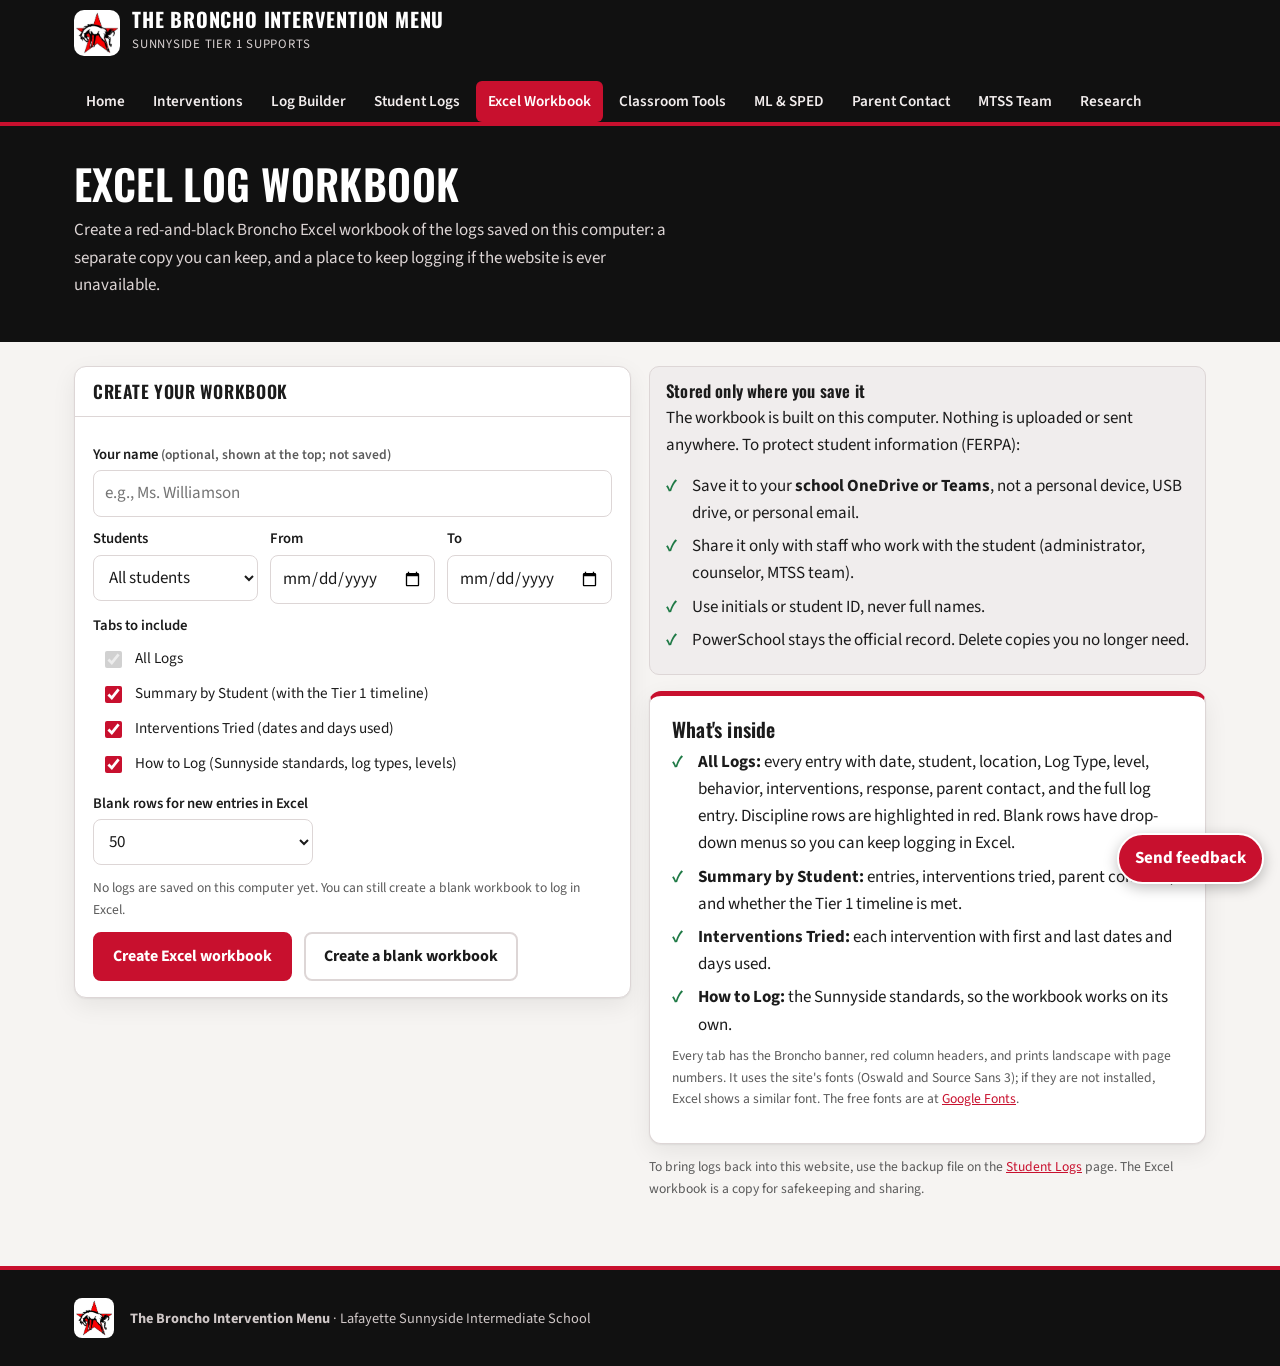
==== commit 9982a544: "Add Excel Log Workbook page Builds a Broncho-themed Excel workbook from the logs saved in this brows" ====
--- a/excel.html
+++ b/excel.html
@@ -9,7 +9,7 @@
 <link rel="preconnect" href="https://fonts.googleapis.com">
 <link rel="preconnect" href="https://fonts.gstatic.com" crossorigin>
 <link rel="stylesheet" href="https://fonts.googleapis.com/css2?family=Oswald:wght@500;600&family=Source+Sans+3:wght@400;600;700&display=swap">
-<link rel="stylesheet" href="css/style.css?v=9982a54">
+<link rel="stylesheet" href="css/style.css?v=388323a">
 </head>
 <body>
 <a class="skip" href="#main">Skip to content</a>
@@ -81,10 +81,10 @@
   <div><b>The Broncho Intervention Menu</b> &middot; Lafayette Sunnyside Intermediate School</div>
 </div></footer>
 
-<script src="js/data.js?v=9982a54"></script>
-<script src="js/app.js?v=9982a54"></script>
+<script src="js/data.js?v=770fa8a"></script>
+<script src="js/app.js?v=770fa8a"></script>
 <script src="js/vendor/exceljs-4.4.0.min.js"></script>
-<script src="js/excel.js?v=9982a54"></script>
-<script src="js/feedback.js?v=9982a54"></script>
+<script src="js/excel.js?v=770fa8a"></script>
+<script src="js/feedback.js?v=770fa8a"></script>
 </body>
 </html>
